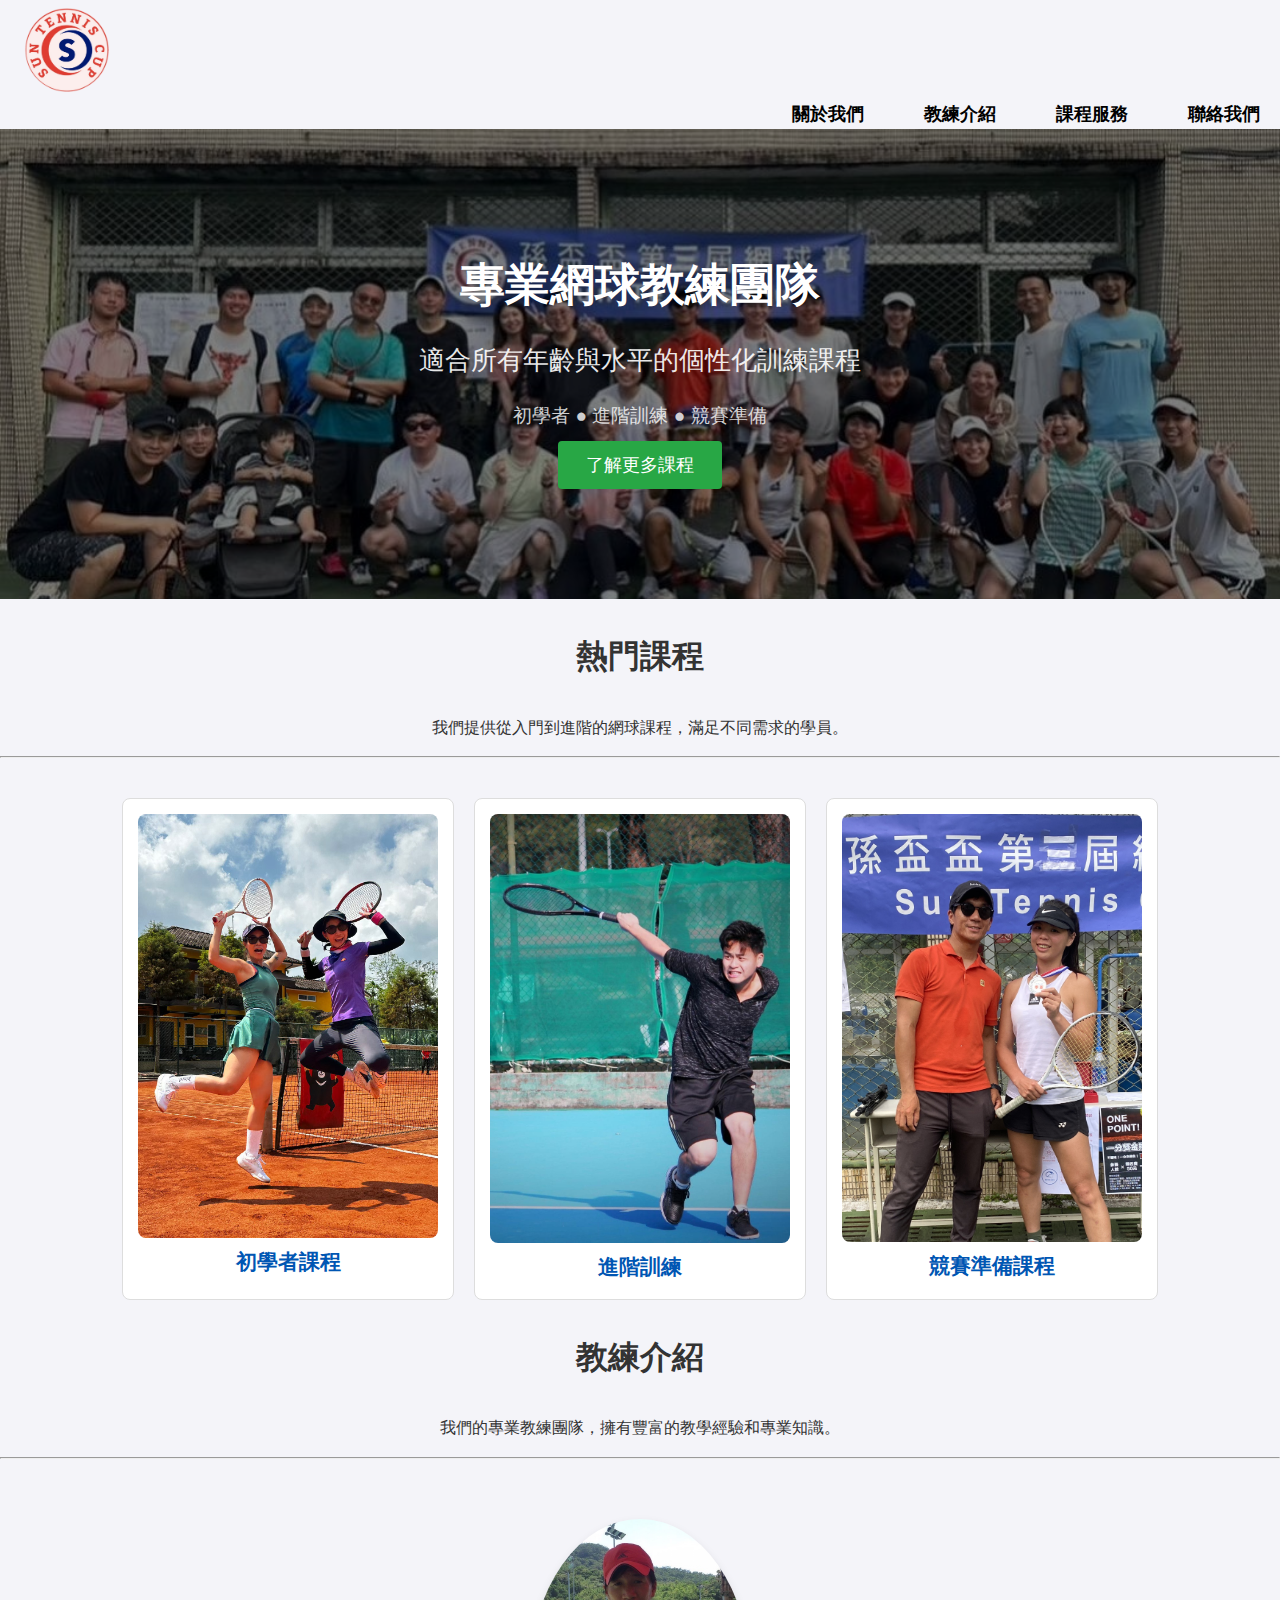
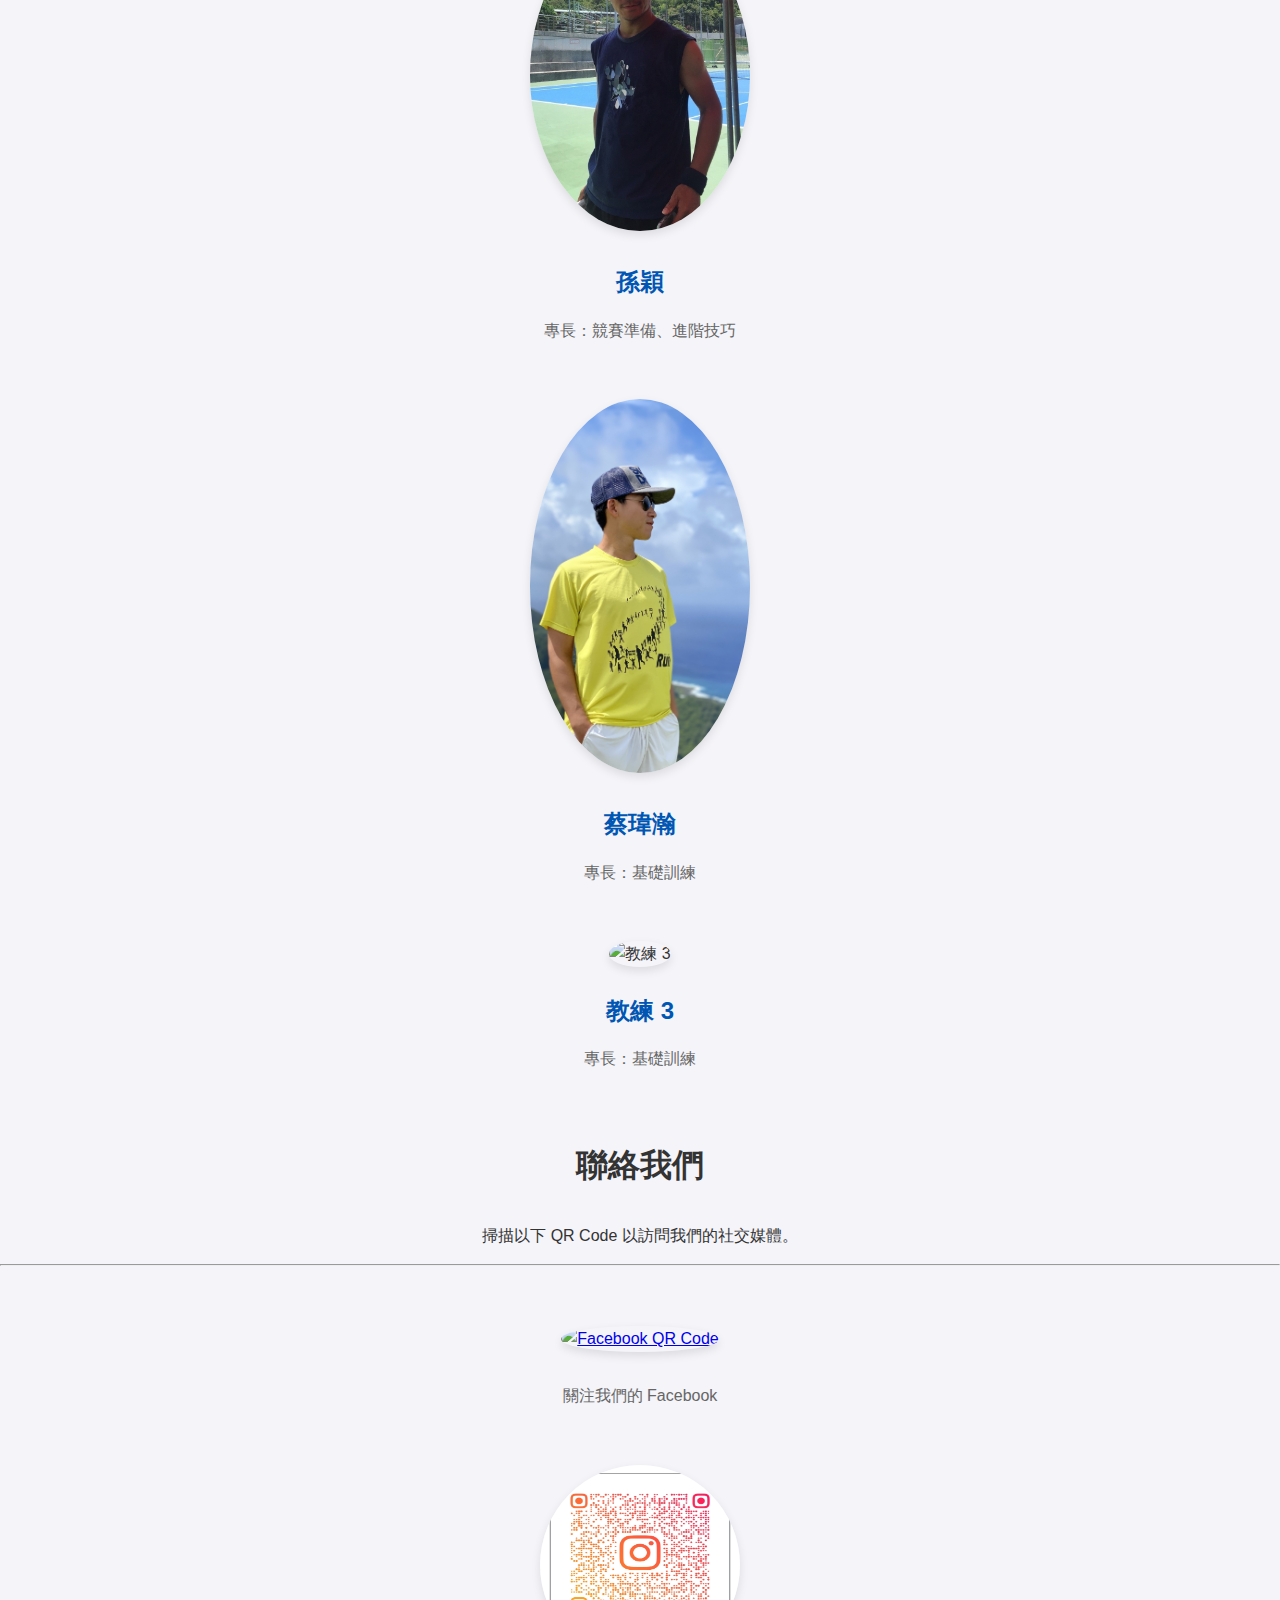
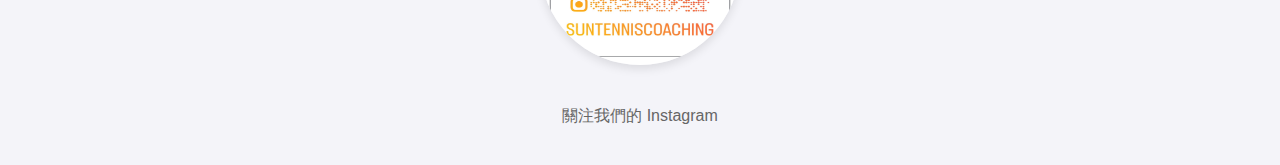
==== index.html @ c0754008 "Add files via upload" ====
<!DOCTYPE html>
<html lang="zh-Hant">
<head>
    <meta charset="UTF-8">
    <meta name="viewport" content="width=device-width, initial-scale=1.0">
    <title>網球教練團隊 - 專業教練課程</title>
    <meta name="description" content="專業網球教練團隊，提供個性化的網球課程，適合所有年齡和水平的學員">
    <!-- 引入 Bootstrap 和主要樣式 -->
    <link rel="stylesheet" href="./首頁 ｜倍米科技 - AI智慧電池管理系統_files/bootstrap.css">
    <link rel="stylesheet" href="main.css"> <!-- 確認 main.css 已正確連結 -->
</head>

<body>
    <header>
        <nav>
            <div class="menu-list">
                <div class="container-fluid">
                    <div class="inner">
                        <!-- Logo -->
                        <a href="index.html" class="logo-brand">
                            <img src="images/logo.png" alt="網球教練團隊 Logo">
                        </a>
                        <!-- 導航欄 -->
                        <ul class="list-row">
                            <li class="nav-item">
                                <a href="#about" class="nav-link">關於我們</a>
                                <ul class="dropdown">
                                    <li><a href="#teaching-philosophy">教學理念</a></li>
                                    <li><a href="#history">歷史沿革</a></li>
                                    <li><a href="#future">未來展望</a></li>
                                </ul>
                            </li>
                            <li class="nav-item">
                                <a href="#coaches" class="nav-link">教練介紹</a>
                                <ul class="dropdown">
                                    <li><a href="#coach1">孫穎</a></li>
                                    <li><a href="#coach2">蔡瑋瀚</a></li>
                                </ul>
                            </li>
                            <li class="nav-item">
                                <a href="#services" class="nav-link">課程服務</a>
                                <ul class="dropdown">
                                    <li><a href="#beginner">初學者課程</a></li>
                                    <li><a href="#advanced">進階課程</a></li>
                                </ul>
                            </li>
                            <li class="nav-item">
                                <a href="#contact" class="nav-link">聯絡我們</a>
                                <ul class="dropdown">
                                    <li><a href="https://line.me/ti/p/YourLineID" target="_blank">Line</a></li> <!-- 替換為您的 Line 連結 -->
                                    <li><a href="#contact">社交媒體</a></li> <!-- 假設指向頁面中的社交媒體 QR Code 區塊 -->
                                </ul>
                            </li>
                        </ul>
                    </div>
                </div>
            </div>
        </nav>
    </header>

    <div class="jumbotron">
        <div class="inner">
            <!-- 主橫幅背景 -->
            <div class="banner-img" style="background-image: url('images/banner.jpg');"></div>
            <div class="bn-title">
                <h2>專業網球教練團隊</h2>
                <h3>適合所有年齡與水平的個性化訓練課程</h3>
                <p>初學者 ● 進階訓練 ● 競賽準備</p>
            </div>
            <a href="#services" class="btn-tri next"><span class="txt">了解更多課程</span></a>
        </div>
    </div>

    <main>
        <section id="services" class="section">
            <div class="container-fluid">
                <div class="row">
                    <div class="col-12">
                        <div class="section-heading heading-center">
                            <h3 class="title-ch">熱門課程</h3>
                            
                            <p class="desc">我們提供從入門到進階的網球課程，滿足不同需求的學員。</p>
                            <hr>
                        </div>
                    </div>
                </div>
                <div class="puzzle-row">
                    <!-- 課程圖片 -->
                    <a href="#beginner-course" class="pz-item active">
                        <img src="images/course_beginner.jpg" alt="初學者課程">
                        <span class="title">初學者課程</span>
                    </a>
                    <a href="#intermediate-course" class="pz-item">
                        <img src="images/course_advanced.jpg" alt="進階課程">
                        <span class="title">進階訓練</span>
                    </a>
                    <a href="#competition-course" class="pz-item">
                        <img src="images/course_competition.jpg" alt="競賽準備課程">
                        <span class="title">競賽準備課程</span>
                    </a>
                </div>
            </div>
        </section>

        <section id="coaches" class="section">
            <div class="container-fluid">
                <div class="row">
                    <div class="col-12">
                        <div class="section-heading heading-center">
                            <h3 class="title-ch">教練介紹</h3>
                            
                            <p class="desc">我們的專業教練團隊，擁有豐富的教學經驗和專業知識。</p>
                            <hr>
                        </div>
                    </div>
                </div>
                <div class="row">
                    <!-- 教練圖片 -->
                    <div class="col-md-4">
                        <img src="images/coach1.jpg" alt="教練 1">
                        <h4>孫穎</h4>
                        <p>專長：競賽準備、進階技巧</p>
                    </div>
                    <div class="col-md-4">
                        <img src="images/coach2.jpg" alt="教練 2">
                        <h4>蔡瑋瀚</h4>
                        <p>專長：基礎訓練</p>
                    </div>
                    <div class="col-md-4">
                        <img src="images/coach3.jpg" alt="教練 3">
                        <h4>教練 3</h4>
                        <p>專長：基礎訓練</p>
                    </div>
                </div>
            </div>
        </section>

<section id="contact" class="section">
    <div class="container">
        <div class="row">
            <div class="col-12 text-center">
                <div class="section-heading">
                    <h3 class="title-ch">聯絡我們</h3>
                    
                    <p class="desc">掃描以下 QR Code 以訪問我們的社交媒體。</p>
                    <hr>
                </div>
            </div>
        </div>
        <div class="row justify-content-between align-items-center">
            <!-- Facebook QR Code 靠左 -->
            <div class="col-md-4 text-center">
                <a href="https://www.facebook.com/YourPage" target="_blank"> <!-- 替換為您的 Facebook 頁面連結 -->
                    <img src="images/facebook_qr_code.png" alt="Facebook QR Code" style="width: 200px; height: 200px;">
                </a>
                <p>關注我們的 Facebook</p>
            </div>
            <!-- Instagram QR Code 靠右 -->
            <div class="col-md-4 text-center">
                <a href="https://www.instagram.com/suntenniscoaching/" target="_blank"> <!-- 替換為您的 Instagram 頁面連結 -->
                    <img src="images/instagram_qr_code.png" alt="Instagram QR Code" style="width: 200px; height: 200px;">
                </a>
                <p>關注我們的 Instagram</p>
            </div>
        </div>
    </div>
</section>

        
        
    </main>
</body>
</html>
---- main.css ----
/* 全局樣式 */
body {
    font-family: Arial, sans-serif;
    line-height: 1.6;
    margin: 0;
    padding: 0;
    color: #333;
    background-color: #f4f4f9;
}

header {
    position: relative;
    z-index: 10;
}

.dropdown {
    display: none;
    position: absolute;
    top: 100%;
    left: 0;
    list-style: none;
    padding: 10px 0;
    background-color: #007bff;
    border: 1px solid #0e24e7;
    min-width: 150px;
    box-shadow: 0px 4px 10px rgba(0, 0, 0, 0.1);
    border-radius: 4px;
    z-index: 15;
}

.dropdown li a {
    color: #333; /* 設定下拉選單字體顏色為深灰 */
    text-decoration: none;
    display: block;
    padding: 5px 20px;
    transition: color 0.3s;
}

.dropdown li a:hover {
    color: #007bff; /* 設定懸停時的字體顏色 */
}


.jumbotron {
    position: relative;
    z-index: 1;
}

.logo-brand img {
    height: 100px;
    margin-right: 20px;
    margin-left: 20px;
    vertical-align: middle;
}

/* 導航欄樣式 */
.list-row {
    list-style: none;
    display: flex;
    justify-content: flex-end;
    margin: 0;
    padding: 0;
}

.nav-item {
    margin-left: 20px;
    position: relative;
}

.nav-link {
    text-decoration: none;
    color: #000000;
    padding: 10px 20px;
    font-weight: bold;
    font-size: 18px;
    transition: background 0.3s ease;
    border-radius: 4px;
}

.nav-link:hover {
    background-color: #80e5a7;
}

/* 橫幅（Jumbotron）樣式 */
.jumbotron {
    position: relative;
    color: #ffffff;
    text-align: center;
    padding: 120px 20px;
    background-size: cover;
    background-position: center;
    background-image: linear-gradient(rgba(0, 0, 0, 0.5), rgba(0, 0, 0, 0.5)), url('images/banner.jpg');
}

.jumbotron h2 {
    font-size: 2.8em;
    margin: 0;
}

.jumbotron h3 {
    font-size: 1.6em;
    font-weight: normal;
    margin: 20px 0;
    opacity: 0.9;
}

.jumbotron p {
    font-size: 1.2em;
    opacity: 0.8;
}

.btn-tri {
    background-color: #28a745;
    color: #fff;
    padding: 14px 28px;
    font-size: 1.1em;
    border-radius: 4px;
    text-decoration: none;
    transition: background 0.3s ease;
}

.btn-tri:hover {
    background-color: #218838;
}

/* 服務、課程區塊 */
.section-heading {
    text-align: center;
    margin-bottom: 40px;
}

.section-heading h3 {
    font-size: 2em;
    color: #333;
}

.section-heading .title-en {
    font-size: 1.2em;
    color: #666;
}

.puzzle-row {
    display: flex;
    gap: 20px;
    justify-content: center;
}

.pz-item {
    display: block;
    text-align: center;
    text-decoration: none;
    color: #333;
    width: 300px;
    padding: 15px;
    border: 1px solid #ddd;
    border-radius: 8px;
    transition: box-shadow 0.3s ease, transform 0.3s ease;
    background-color: #fff;
}

.pz-item img {
    width: 100%;
    border-radius: 8px;
}

.pz-item:hover {
    box-shadow: 0px 6px 15px rgba(0, 0, 0, 0.15);
    transform: translateY(-5px);
}

.pz-item .title {
    font-size: 1.3em;
    font-weight: bold;
    margin-top: 10px;
    color: #0056b3;
}

/* 教練介紹區塊 */
.section .col-md-4 {
    text-align: center;
    padding: 20px;
}

.section .col-md-4 img {
    width: 100%;
    max-width: 220px;
    border-radius: 50%;
    margin-bottom: 15px;
    box-shadow: 0px 4px 10px rgba(0, 0, 0, 0.1);
}

.section .col-md-4 h4 {
    font-size: 1.5em;
    color: #0056b3;
    margin: 10px 0;
}

.section .col-md-4 p {
    color: #666;
}

/* 聯絡表單樣式 */
.contact-form {
    max-width: 600px;
    margin: 0 auto;
    padding: 30px;
    background-color: #f9f9f9;
    border-radius: 8px;
    box-shadow: 0px 6px 15px rgba(0, 0, 0, 0.1);
}

.contact-form input,
.contact-form textarea {
    width: 100%;
    padding: 12px;
    margin-bottom: 15px;
    border: 1px solid #ddd;
    border-radius: 4px;
    font-size: 1em;
}

.contact-form button {
    width: 100%;
    padding: 12px;
    background-color: #0056b3;
    color: #fff;
    font-size: 1.1em;
    border: none;
    border-radius: 4px;
    transition: background 0.3s ease;
}

.contact-form button:hover {
    background-color: #0044a3;
}

/* 下拉選單樣式 */
.dropdown {
    display: none;
    position: absolute;
    top: 100%;
    left: 0;
    list-style: none;
    padding: 10px 0;
    background-color: #fff;
    border: 1px solid #ddd;
    min-width: 150px;
    box-shadow: 0px 4px 10px rgba(0, 0, 0, 0.1);
    border-radius: 4px;
}

.dropdown li {
    padding: 5px 20px;
}

.dropdown li a {
    color: #333;
    text-decoration: none;
    display: block;
}

.dropdown li a:hover {
    color: #0056b3;
}

/* 懸停時顯示下拉選單 */
.nav-item:hover .dropdown {
    display: block;
}
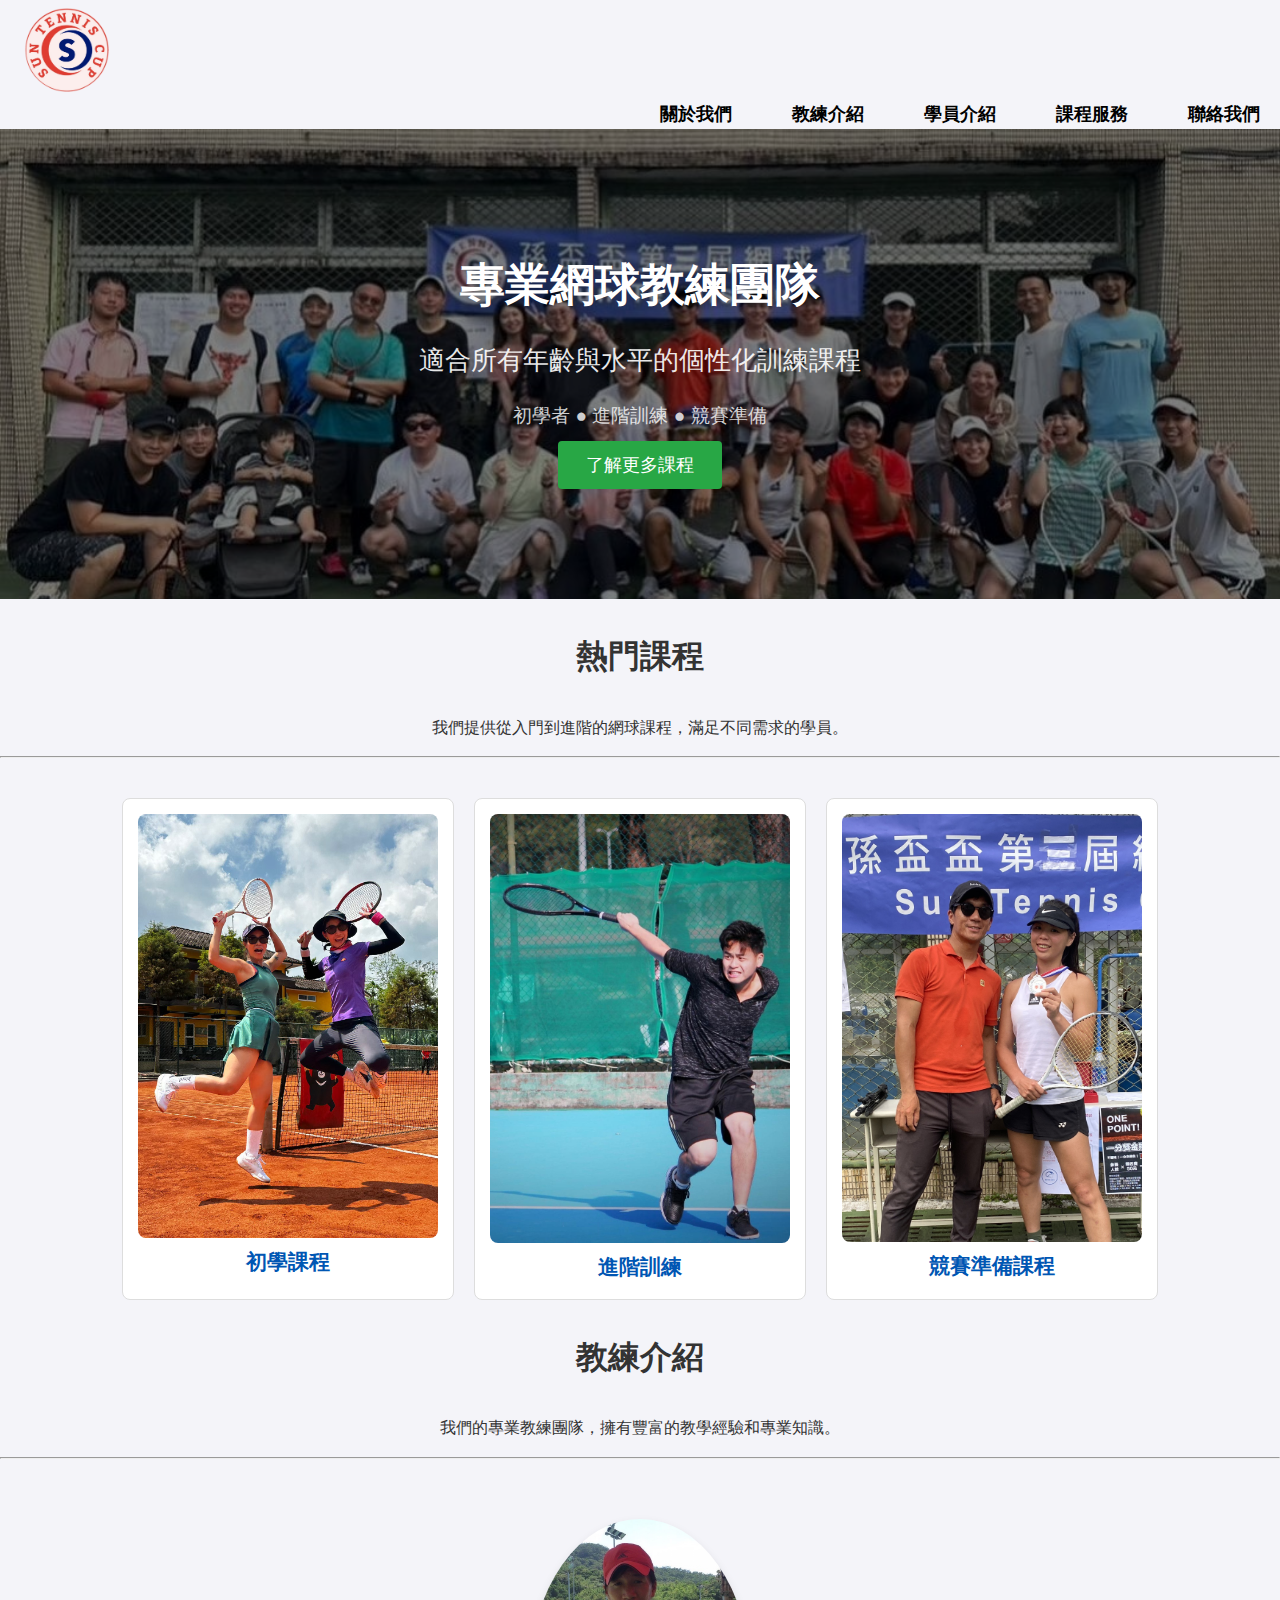
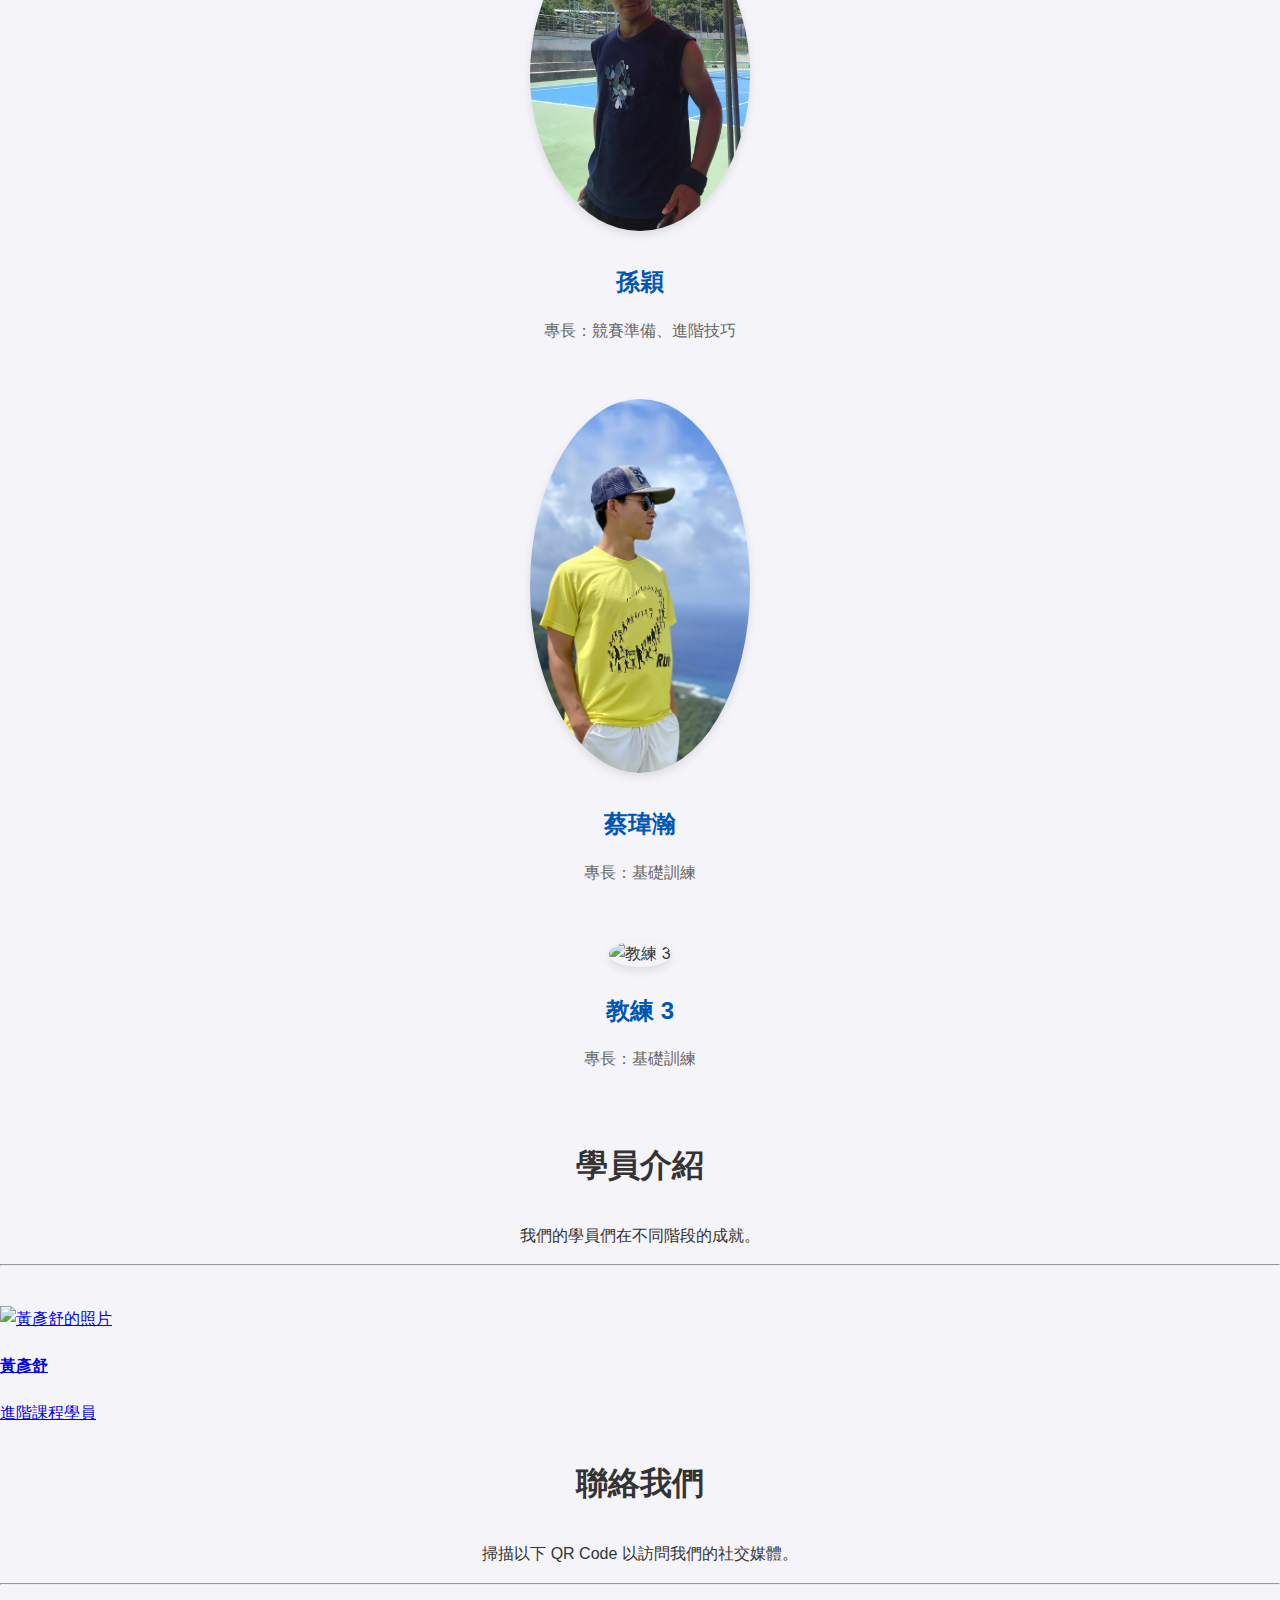
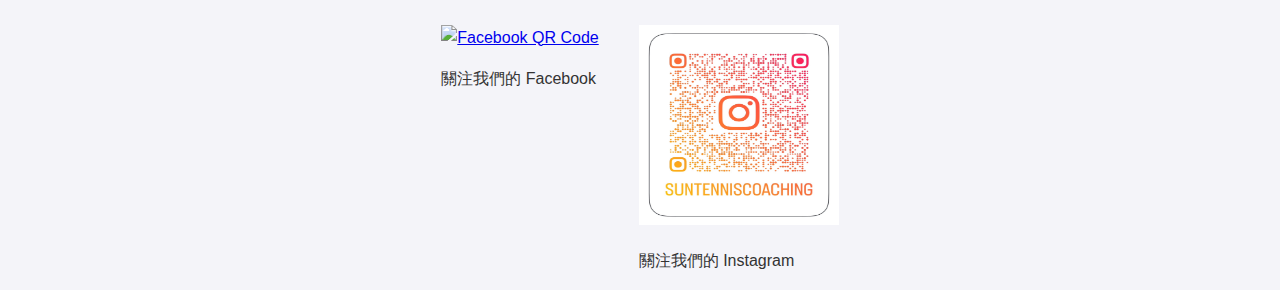
==== commit 4a65fab2: "Update index.html" ====
--- a/index.html
+++ b/index.html
@@ -5,14 +5,13 @@
     <meta name="viewport" content="width=device-width, initial-scale=1.0">
     <title>網球教練團隊 - 專業教練課程</title>
     <meta name="description" content="專業網球教練團隊，提供個性化的網球課程，適合所有年齡和水平的學員">
-    <!-- 引入 Bootstrap 和主要樣式 -->
-    <link rel="stylesheet" href="./首頁 ｜倍米科技 - AI智慧電池管理系統_files/bootstrap.css">
-    <link rel="stylesheet" href="main.css"> <!-- 確認 main.css 已正確連結 -->
+    <link rel="stylesheet" href="path/to/bootstrap.css">
+    <link rel="stylesheet" href="main.css">
 </head>
 
 <body>
     <header>
-        <nav>
+        <nav aria-label="Main Navigation">
             <div class="menu-list">
                 <div class="container-fluid">
                     <div class="inner">
@@ -26,7 +25,6 @@
                                 <a href="#about" class="nav-link">關於我們</a>
                                 <ul class="dropdown">
                                     <li><a href="#teaching-philosophy">教學理念</a></li>
-                                    <li><a href="#history">歷史沿革</a></li>
                                     <li><a href="#future">未來展望</a></li>
                                 </ul>
                             </li>
@@ -38,17 +36,23 @@
                                 </ul>
                             </li>
                             <li class="nav-item">
+                                <a href="#students" class="nav-link">學員介紹</a>
+                                <ul class="dropdown">
+                                    <li><a href="student_huang_yan_shu.html">黃彥舒</a></li>
+                                </ul>
+                            </li>
+                            <li class="nav-item">
                                 <a href="#services" class="nav-link">課程服務</a>
                                 <ul class="dropdown">
-                                    <li><a href="#beginner">初學者課程</a></li>
+                                    <li><a href="#beginner">初學課程</a></li>
                                     <li><a href="#advanced">進階課程</a></li>
                                 </ul>
                             </li>
                             <li class="nav-item">
                                 <a href="#contact" class="nav-link">聯絡我們</a>
                                 <ul class="dropdown">
-                                    <li><a href="https://line.me/ti/p/YourLineID" target="_blank">Line</a></li> <!-- 替換為您的 Line 連結 -->
-                                    <li><a href="#contact">社交媒體</a></li> <!-- 假設指向頁面中的社交媒體 QR Code 區塊 -->
+                                    <li><a href="https://line.me/ti/p/YourLineID" target="_blank" aria-label="Open Line in new tab">Line</a></li>
+                                    <li><a href="#contact">社交媒體</a></li>
                                 </ul>
                             </li>
                         </ul>
@@ -60,7 +64,6 @@
 
     <div class="jumbotron">
         <div class="inner">
-            <!-- 主橫幅背景 -->
             <div class="banner-img" style="background-image: url('images/banner.jpg');"></div>
             <div class="bn-title">
                 <h2>專業網球教練團隊</h2>
@@ -78,17 +81,15 @@
                     <div class="col-12">
                         <div class="section-heading heading-center">
                             <h3 class="title-ch">熱門課程</h3>
-                            
                             <p class="desc">我們提供從入門到進階的網球課程，滿足不同需求的學員。</p>
                             <hr>
                         </div>
                     </div>
                 </div>
                 <div class="puzzle-row">
-                    <!-- 課程圖片 -->
                     <a href="#beginner-course" class="pz-item active">
                         <img src="images/course_beginner.jpg" alt="初學者課程">
-                        <span class="title">初學者課程</span>
+                        <span class="title">初學課程</span>
                     </a>
                     <a href="#intermediate-course" class="pz-item">
                         <img src="images/course_advanced.jpg" alt="進階課程">
@@ -108,14 +109,12 @@
                     <div class="col-12">
                         <div class="section-heading heading-center">
                             <h3 class="title-ch">教練介紹</h3>
-                            
                             <p class="desc">我們的專業教練團隊，擁有豐富的教學經驗和專業知識。</p>
                             <hr>
                         </div>
                     </div>
                 </div>
                 <div class="row">
-                    <!-- 教練圖片 -->
                     <div class="col-md-4">
                         <img src="images/coach1.jpg" alt="教練 1">
                         <h4>孫穎</h4>
@@ -135,39 +134,49 @@
             </div>
         </section>
 
-<section id="contact" class="section">
-    <div class="container">
-        <div class="row">
-            <div class="col-12 text-center">
-                <div class="section-heading">
+        <!-- 學員介紹移動到聯絡我們上方 -->
+        <section id="students" class="section">
+            <div class="container">
+                <div class="section-heading text-center">
+                    <h3 class="title-ch">學員介紹</h3>
+                    <p class="desc">我們的學員們在不同階段的成就。</p>
+                    <hr>
+                </div>
+                <div class="row justify-content-center">
+                    <div class="col-md-6 text-center">
+                        <a href="student_huang_yan_shu.html" class="student-link">
+                            <img src="images/student_huang_yan_shu.jpg" alt="黃彥舒的照片" class="student-photo">
+                            <h4>黃彥舒</h4>
+                            <p>進階課程學員</p>
+                        </a>
+                    </div>
+                </div>
+            </div>
+        </section>
+
+        <section id="contact" class="section">
+            <div class="container">
+                <div class="section-heading text-center">
                     <h3 class="title-ch">聯絡我們</h3>
-                    
                     <p class="desc">掃描以下 QR Code 以訪問我們的社交媒體。</p>
                     <hr>
                 </div>
+                <div class="social-links" style="display: flex; justify-content: center; gap: 40px;">
+                    <div class="text-center">
+                        <a href="https://www.facebook.com/YourPage" target="_blank" aria-label="Visit our Facebook">
+                            <img src="images/facebook_qr_code.png" alt="Facebook QR Code" style="width: 200px; height: 200px;">
+                        </a>
+                        <p>關注我們的 Facebook</p>
+                    </div>
+                    <div class="text-center">
+                        <a href="https://www.instagram.com/suntenniscoaching/" target="_blank" aria-label="Visit our Instagram">
+                            <img src="images/instagram_qr_code.png" alt="Instagram QR Code" style="width: 200px; height: 200px;">
+                        </a>
+                        <p>關注我們的 Instagram</p>
+                    </div>
+                </div>
             </div>
-        </div>
-        <div class="row justify-content-between align-items-center">
-            <!-- Facebook QR Code 靠左 -->
-            <div class="col-md-4 text-center">
-                <a href="https://www.facebook.com/YourPage" target="_blank"> <!-- 替換為您的 Facebook 頁面連結 -->
-                    <img src="images/facebook_qr_code.png" alt="Facebook QR Code" style="width: 200px; height: 200px;">
-                </a>
-                <p>關注我們的 Facebook</p>
-            </div>
-            <!-- Instagram QR Code 靠右 -->
-            <div class="col-md-4 text-center">
-                <a href="https://www.instagram.com/suntenniscoaching/" target="_blank"> <!-- 替換為您的 Instagram 頁面連結 -->
-                    <img src="images/instagram_qr_code.png" alt="Instagram QR Code" style="width: 200px; height: 200px;">
-                </a>
-                <p>關注我們的 Instagram</p>
-            </div>
-        </div>
-    </div>
-</section>
+        </section>
+        
 
-        
-        
     </main>
-</body>
-</html>
--- a/main.css
+++ b/main.css
@@ -72,7 +72,7 @@
     color: #000000;
     padding: 10px 20px;
     font-weight: bold;
-    font-size: 18px;
+    font-size: 16px;
     transition: background 0.3s ease;
     border-radius: 4px;
 }
@@ -267,3 +267,23 @@
 .nav-item:hover .dropdown {
     display: block;
 }
+
+
+/* 預設字體大小（適用於桌面和較大螢幕） */
+.nav-link {
+    font-size: 18px; /* 預設字體大小 */
+}
+
+/* 在螢幕寬度小於768px時（手機和平板）縮小字體 */
+@media (max-width: 768px) {
+    .nav-link {
+        font-size: 16px; /* 在較小螢幕上縮小字體大小 */
+    }
+}
+
+/* 在螢幕寬度小於480px時（小型手機）進一步縮小字體 */
+@media (max-width: 480px) {
+    .nav-link {
+        font-size: 14px; /* 在小型手機上再縮小字體大小 */
+    }
+}
